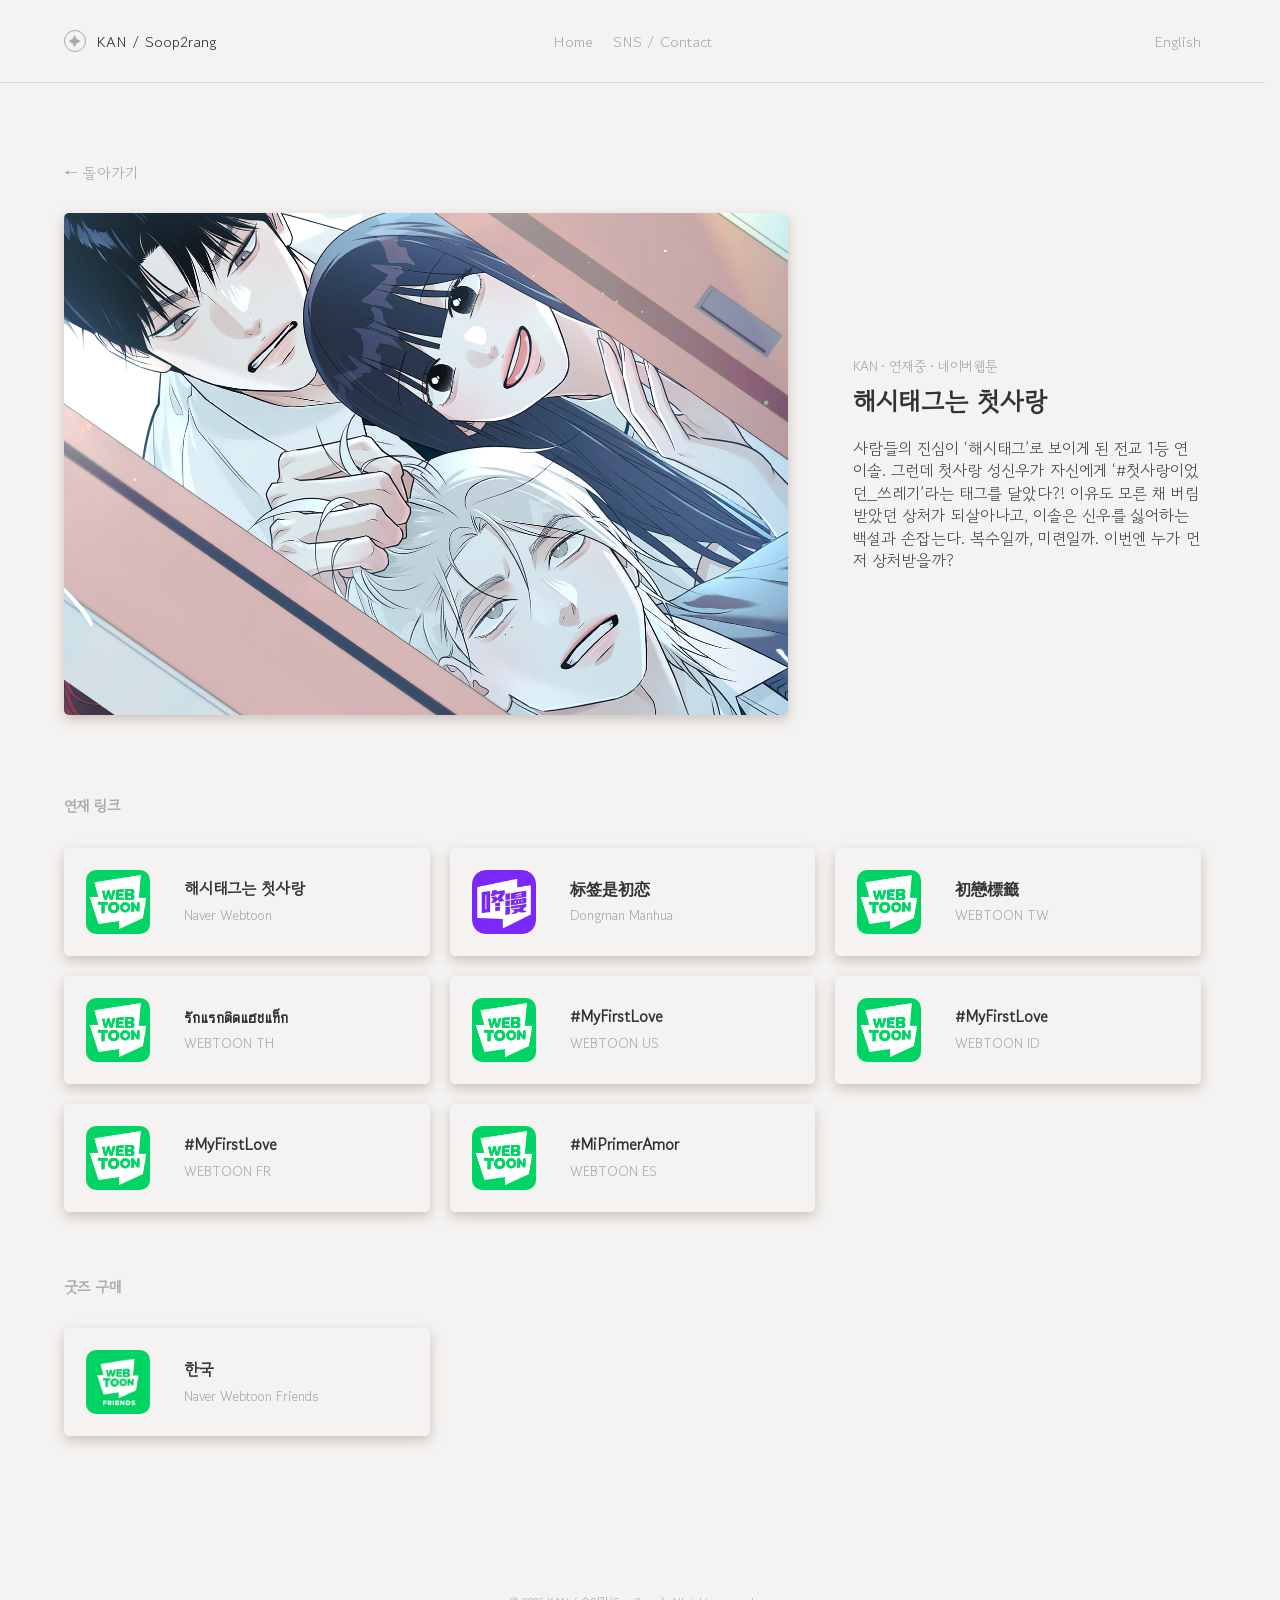
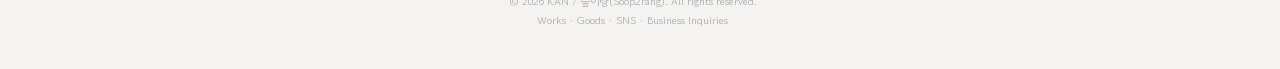
==== comic.html @ 8d3156c5 "Add files via upload version 1.0.0 release" ====
﻿<!doctype html>
<html lang="ko">
<head>
  <meta charset="utf-8">
  <meta name="viewport" content="width=device-width, initial-scale=1">
  <title>Comic | KAN / Soop2rang Official Links</title>
  <meta name="description" content="KAN과 숲이랑(Soop2rang)의 만화 연재 링크, SNS, 연락처를 모아 보여주는 작가 허브 사이트">
  <style>
    @font-face {
      font-family: "Gowun Dodum";
      src: url("assets/fonts/GowunDodum-Regular.ttf") format("truetype");
      font-weight: 400;
      font-style: normal;
      font-display: swap;
    }

    :root {
      color-scheme: light;
      --ink: #171717;
      --muted: #66615d;
      --line: #ded8d0;
      --paper: #fffaf1;
      --panel: #ffffff;
      --red: #d94a3a;
      --teal: #0f9189;
      --blue: #3157a4;
      --gold: #d99d24;
      --shadow: 0 20px 55px rgba(38, 31, 25, .13);
      font-family: "Gowun Dodum", sans-serif;
    }

    * {
      box-sizing: border-box;
    }

    body {
      margin: 0;
      background:
        linear-gradient(90deg, rgba(23, 23, 23, .045) 1px, transparent 1px) 0 0 / 36px 36px,
        linear-gradient(rgba(23, 23, 23, .035) 1px, transparent 1px) 0 0 / 36px 36px,
        var(--paper);
      color: var(--ink);
    }

    a {
      color: inherit;
      text-decoration: none;
    }

    button,
    input {
      font: inherit;
    }

    .shell {
      min-height: 100vh;
    }

    .topbar {
      position: sticky;
      top: 0;
      z-index: 10;
      display: flex;
      align-items: center;
      justify-content: space-between;
      gap: 18px;
      padding: 14px clamp(18px, 4vw, 56px);
      border-bottom: 1px solid var(--line);
      background: rgba(255, 250, 241, .9);
      backdrop-filter: blur(14px);
    }

    .brand {
      display: flex;
      align-items: center;
      gap: 10px;
      min-width: 160px;
      font-weight: 900;
      letter-spacing: 0;
    }

    .brand-mark {
      display: grid;
      width: 34px;
      height: 34px;
      place-items: center;
      border: 2px solid var(--ink);
      border-radius: 6px;
      background: var(--red);
      color: #fff;
      box-shadow: 3px 3px 0 var(--ink);
      font-size: 19px;
      line-height: 1;
    }

    .nav {
      display: flex;
      flex-wrap: wrap;
      justify-content: flex-end;
      gap: 8px;
    }

    .nav a,
    .link-button,
    .filter-button {
      min-height: 40px;
      border: 1px solid var(--ink);
      border-radius: 6px;
      background: #fff;
      box-shadow: 2px 2px 0 var(--ink);
      color: var(--ink);
      cursor: pointer;
      font-weight: 800;
      transition: transform .16s ease, box-shadow .16s ease, background .16s ease;
    }

    .nav a {
      display: inline-flex;
      align-items: center;
      padding: 0 12px;
      font-size: 14px;
    }

    .nav a:hover,
    .link-button:hover,
    .filter-button:hover {
      transform: translate(-1px, -1px);
      box-shadow: 3px 3px 0 var(--ink);
      background: #fff2cf;
    }

    .hero {
      display: grid;
      grid-template-columns: minmax(0, 1.05fr) minmax(320px, .95fr);
      gap: clamp(26px, 5vw, 70px);
      align-items: center;
      min-height: calc(100vh - 72px);
      padding: clamp(32px, 6vw, 74px) clamp(18px, 4vw, 56px) 42px;
    }

    .hero h1 {
      max-width: 850px;
      margin: 0;
      font-size: clamp(42px, 8vw, 96px);
      line-height: .98;
      letter-spacing: 0;
    }

    .hero p {
      max-width: 680px;
      margin: 22px 0 0;
      color: #3a3631;
      font-size: clamp(17px, 2.1vw, 22px);
      line-height: 1.65;
      word-break: keep-all;
    }

    .hero-actions {
      display: flex;
      flex-wrap: wrap;
      gap: 12px;
      margin-top: 28px;
    }

    .hero-art {
      position: relative;
      display: grid;
      grid-template-columns: 1fr 1fr;
      grid-template-rows: 1fr 1fr;
      gap: 14px;
      min-height: min(62vh, 600px);
    }

    .comic-panel {
      position: relative;
      overflow: hidden;
      min-height: 190px;
      border: 3px solid var(--ink);
      border-radius: 6px;
      background: #fff;
      box-shadow: 7px 7px 0 var(--ink);
    }

    .comic-panel::before,
    .comic-panel::after {
      position: absolute;
      content: "";
      inset: auto;
      border: 3px solid var(--ink);
    }

    .panel-one {
      background:
        radial-gradient(circle at 74% 24%, #fff 0 9%, transparent 10%),
        repeating-linear-gradient(135deg, rgba(255,255,255,.42) 0 8px, transparent 8px 18px),
        #f36b53;
    }

    .panel-one::before {
      width: 56%;
      height: 42%;
      left: 13%;
      bottom: 16%;
      border-radius: 50% 50% 44% 40%;
      background: #fff7db;
      transform: rotate(-10deg);
    }

    .panel-one::after {
      width: 70px;
      height: 70px;
      right: 18%;
      bottom: 20%;
      border-radius: 50%;
      background: var(--gold);
    }

    .panel-two {
      background:
        linear-gradient(135deg, transparent 0 46%, rgba(255,255,255,.52) 47% 51%, transparent 52%),
        #38a6a0;
    }

    .panel-two::before {
      width: 115px;
      height: 115px;
      right: 13%;
      top: 17%;
      border-radius: 6px;
      background: #fff;
      transform: rotate(12deg);
    }

    .panel-two::after {
      width: 48%;
      height: 14px;
      left: 13%;
      bottom: 20%;
      border-width: 2px;
      border-radius: 999px;
      background: var(--ink);
      box-shadow: 0 -28px 0 var(--ink), 0 -56px 0 var(--ink);
    }

    .panel-three {
      background:
        radial-gradient(circle at 50% 50%, #fff 0 4px, transparent 5px) 0 0 / 25px 25px,
        #f2c45a;
    }

    .panel-three::before {
      width: 130px;
      height: 88px;
      left: 14%;
      top: 20%;
      border-radius: 50%;
      background: #fff;
    }

    .panel-three::after {
      width: 42%;
      height: 42%;
      right: 10%;
      bottom: 8%;
      border-radius: 6px;
      background: #2f58a7;
      transform: rotate(-8deg);
    }

    .panel-four {
      background:
        repeating-linear-gradient(90deg, rgba(255,255,255,.35) 0 12px, transparent 12px 24px),
        #394b75;
    }

    .panel-four::before {
      width: 65%;
      height: 70%;
      left: 18%;
      top: 15%;
      border-radius: 6px 6px 50% 50%;
      background: #fff9e8;
    }

    .panel-four::after {
      width: 34%;
      height: 18%;
      right: 11%;
      top: 18%;
      border-radius: 50%;
      background: #ef5a4a;
    }

    .section {
      padding: 70px clamp(18px, 4vw, 56px);
      border-top: 1px solid var(--line);
    }

    .section-header {
      display: flex;
      align-items: end;
      justify-content: space-between;
      gap: 18px;
      margin-bottom: 22px;
    }

    .section h2 {
      margin: 0;
      font-size: clamp(28px, 4vw, 48px);
      letter-spacing: 0;
    }

    .section-note {
      max-width: 520px;
      margin: 0;
      color: var(--muted);
      line-height: 1.6;
      word-break: keep-all;
    }

    .filters {
      display: flex;
      flex-wrap: wrap;
      gap: 10px;
      margin: 0 0 26px;
    }

    .filter-button {
      padding: 0 14px;
    }

    .filter-button[aria-pressed="true"] {
      background: var(--ink);
      color: #fff;
      box-shadow: 2px 2px 0 var(--red);
    }

    .works-grid {
      display: grid;
      grid-template-columns: repeat(3, minmax(0, 1fr));
      gap: 18px;
    }

    .work-card,
    .alias-card,
    .contact-strip {
      border: 2px solid var(--ink);
      border-radius: 8px;
      background: var(--panel);
      box-shadow: var(--shadow);
    }

    .work-card {
      overflow: hidden;
      display: grid;
      grid-template-rows: 230px auto;
      min-width: 0;
    }

    .cover {
      position: relative;
      display: grid;
      align-items: center;
      justify-items: center;
      min-height: 230px;
      padding: 16px;
      border-bottom: 2px solid var(--ink);
      background: var(--cover-bg);
      color: #fff;
      isolation: isolate;
    }

    .cover::before {
      position: absolute;
      content: "";
      inset: 0;
      z-index: -1;
      background:
        radial-gradient(circle at 14% 20%, rgba(255,255,255,.65) 0 7%, transparent 8%),
        repeating-linear-gradient(135deg, rgba(255,255,255,.18) 0 8px, transparent 8px 19px);
    }

    .cover strong {
      width: min-content;
      min-width: 62%;
      padding: 8px 10px;
      border: 2px solid var(--ink);
      border-radius: 6px;
      background: #fffaf1;
      color: var(--ink);
      box-shadow: 3px 3px 0 var(--ink);
      font-size: 24px;
      line-height: 1.12;
      word-break: keep-all;
    }

    .cover-image {
      display: block;
      width: 100%;
      height: auto;
      max-height: 100%;
      object-fit: contain;
    }

    .work-title {
      margin: 0;
      color: var(--accent);
      font-family: "Gowun Dodum", sans-serif;
      font-size: clamp(32px, 4vw, 52px);
      font-weight: 300;
      line-height: 1;
      letter-spacing: 0;
      word-break: keep-all;
    }

    .work-body {
      display: grid;
      gap: 14px;
      padding: 18px;
    }

    .meta {
      display: flex;
      flex-wrap: wrap;
      gap: 8px;
      color: var(--muted);
      font-size: 14px;
      font-weight: 800;
    }

    .work-body p {
      min-height: 76px;
      margin: 0;
      color: #393530;
      line-height: 1.55;
      word-break: keep-all;
    }

    .links {
      display: flex;
      flex-wrap: wrap;
      gap: 9px;
    }

    .link-button {
      display: inline-flex;
      align-items: center;
      justify-content: center;
      gap: 7px;
      padding: 0 12px;
      white-space: nowrap;
    }

    .link-button svg {
      width: 17px;
      height: 17px;
      stroke-width: 2.4;
      flex: 0 0 auto;
    }

    .link-button[aria-disabled="true"] {
      opacity: .55;
      cursor: not-allowed;
      pointer-events: none;
    }

    .reader-panel {
      margin-top: 24px;
      border: 2px solid var(--ink);
      border-radius: 8px;
      background: #fff;
      box-shadow: 8px 8px 0 var(--teal);
      overflow: hidden;
    }

    .reader-panel[hidden] {
      display: none;
    }

    .reader-head {
      display: grid;
      grid-template-columns: minmax(0, 1fr) auto;
      gap: 16px;
      align-items: start;
      padding: 20px;
      border-bottom: 2px solid var(--ink);
      background: #fff2cf;
    }

    .reader-head h3 {
      margin: 0;
      font-size: clamp(24px, 3vw, 34px);
      letter-spacing: 0;
    }

    .reader-head p {
      margin: 6px 0 0;
      color: #4a433c;
      line-height: 1.55;
      word-break: keep-all;
    }

    .reader-close {
      display: grid;
      width: 40px;
      height: 40px;
      place-items: center;
      border: 1px solid var(--ink);
      border-radius: 6px;
      background: #fff;
      box-shadow: 2px 2px 0 var(--ink);
      cursor: pointer;
      font-size: 22px;
      font-weight: 900;
      line-height: 1;
    }

    .reader-links {
      display: grid;
      grid-template-columns: repeat(4, minmax(0, 1fr));
      gap: 12px;
      padding: 18px;
    }

    .region-link {
      display: grid;
      gap: 5px;
      min-height: 92px;
      padding: 14px;
      border: 1px solid var(--ink);
      border-radius: 7px;
      background: #fff;
      box-shadow: 3px 3px 0 var(--ink);
      transition: transform .16s ease, box-shadow .16s ease, background .16s ease;
    }

    .region-link:hover {
      transform: translate(-1px, -1px);
      box-shadow: 4px 4px 0 var(--ink);
      background: #f7fff9;
    }

    .region-link strong {
      font-size: 16px;
      line-height: 1.3;
      word-break: keep-all;
    }

    .region-link span {
      color: var(--muted);
      font-size: 13px;
      font-weight: 800;
      line-height: 1.35;
      word-break: keep-all;
    }

    .aliases-grid {
      display: grid;
      grid-template-columns: repeat(3, minmax(0, 1fr));
      gap: 18px;
    }

    .alias-card {
      display: grid;
      gap: 14px;
      padding: 20px;
    }

    .alias-head {
      display: block;
    }

    .alias-card h3 {
      margin: 0;
      font-size: 23px;
    }

    .alias-card p {
      margin: 3px 0 0;
      color: var(--muted);
      line-height: 1.5;
      word-break: keep-all;
    }

    .contact-strip {
      display: grid;
      grid-template-columns: minmax(0, 1fr);
      gap: 16px;
      align-items: start;
      padding: clamp(22px, 4vw, 34px);
      background: #171717;
      color: #fff;
      box-shadow: 8px 8px 0 var(--red);
    }

    .contact-strip h2 {
      color: #fff;
    }

    .contact-strip p {
      max-width: 1120px;
      margin: 8px 0 0;
      color: #eee4d7;
      line-height: 1.55;
      word-break: keep-all;
    }

    .contact-strip .link-button {
      width: fit-content;
      margin-top: 16px;
      border-color: #fff;
      background: #fff;
      box-shadow: 3px 3px 0 var(--gold);
    }

    .social-links {
      display: flex;
      flex-wrap: wrap;
      gap: 10px;
    }

    .social-button {
      display: inline-grid;
      width: 44px;
      height: 44px;
      place-items: center;
      border: 1px solid var(--ink);
      border-radius: 6px;
      background: #fff;
      box-shadow: 2px 2px 0 var(--ink);
      color: var(--ink);
      transition: transform .16s ease, box-shadow .16s ease, background .16s ease;
    }

    .social-button:hover {
      transform: translate(-1px, -1px);
      box-shadow: 3px 3px 0 var(--ink);
      background: #fff2cf;
    }

    .social-button svg {
      width: 22px;
      height: 22px;
      fill: none;
      stroke: currentColor;
      stroke-width: 2;
      stroke-linecap: round;
      stroke-linejoin: round;
    }

    .social-button .filled {
      fill: currentColor;
      stroke: none;
    }

    .empty {
      display: none;
      padding: 22px;
      border: 2px dashed var(--muted);
      border-radius: 8px;
      background: rgba(255,255,255,.55);
      color: var(--muted);
      font-weight: 800;
    }

    .footer {
      padding: 26px clamp(18px, 4vw, 56px) 42px;
      color: var(--muted);
    }

    @media (max-width: 980px) {
      .hero,
      .contact-strip {
        grid-template-columns: 1fr;
      }

      .hero {
        min-height: auto;
      }

      .hero-art {
        min-height: 520px;
      }

      .works-grid,
      .aliases-grid,
      .reader-links {
        grid-template-columns: repeat(2, minmax(0, 1fr));
      }

      .section-header {
        align-items: start;
        flex-direction: column;
      }
    }

    @media (max-width: 660px) {
      .topbar {
        align-items: flex-start;
        flex-direction: column;
      }

      .nav {
        justify-content: flex-start;
      }

      .hero-art {
        grid-template-columns: 1fr 1fr;
        min-height: 420px;
        gap: 10px;
      }

      .comic-panel {
        min-height: 160px;
        box-shadow: 4px 4px 0 var(--ink);
      }

      .works-grid,
      .aliases-grid,
      .reader-links {
        grid-template-columns: 1fr;
      }

      .reader-head {
        grid-template-columns: 1fr;
      }

      .work-card {
        grid-template-rows: 210px auto;
      }

      .cover {
        min-height: 210px;
      }

      .links,
      .hero-actions {
        align-items: stretch;
        flex-direction: column;
      }

      .link-button {
        width: 100%;
      }
    }

    /* Drive Capital style reference adaptation */
    :root {
      --ink: #000000;
      --muted: #000000;
      --line: #e2e8f0;
      --paper: #fff8f1;
      --panel: #fff8f1;
      --red: #006eff;
      --teal: #006eff;
      --blue: #006eff;
      --gold: #006eff;
      --shadow: none;
      --accent: #006eff;
      font-family: "Gowun Dodum", sans-serif;
    }

    body {
      background: var(--paper);
      color: var(--ink);
      font-weight: 300;
      letter-spacing: 0;
      font-feature-settings: "clig", "liga";
    }

    .topbar {
      position: sticky;
      padding: 22px clamp(24px, 7.5vw, 144px);
      border-top: 1.5px solid var(--line);
      border-bottom: 1.5px solid var(--line);
      background: rgba(255, 248, 241, .96);
      backdrop-filter: blur(10px);
    }

    .brand {
      gap: 14px;
      min-width: auto;
      color: var(--accent);
      font-size: 16px;
      font-weight: 300;
      text-transform: uppercase;
    }

    .brand-mark {
      width: 34px;
      height: 34px;
      border: 1.5px solid var(--accent);
      border-radius: 60px;
      background: transparent;
      box-shadow: none;
      color: var(--accent);
      font-size: 17px;
    }

    .nav {
      gap: clamp(18px, 4vw, 52px);
    }

    .nav a,
    .filter-button,
    .link-button {
      min-height: 48px;
      border: 1.5px solid var(--accent);
      border-radius: 60px;
      background: transparent;
      box-shadow: none;
      color: var(--accent);
      font-size: 16px;
      font-weight: 300;
      text-transform: uppercase;
      letter-spacing: 0;
    }

    .nav a {
      min-height: auto;
      padding: 0;
      border: 0;
      border-radius: 0;
      color: var(--accent);
    }

    .nav a:hover,
    .filter-button:hover,
    .link-button:hover,
    .social-button:hover,
    .region-link:hover,
    .reader-close:hover {
      transform: none;
      box-shadow: none;
      background: transparent;
      color: var(--ink);
      border-color: var(--ink);
    }

    .hero {
      grid-template-columns: 1fr;
      min-height: auto;
      padding: clamp(96px, 12vw, 150px) clamp(24px, 7.5vw, 144px);
      border-bottom: 1.5px solid var(--line);
      text-align: center;
    }

    .hero h1 {
      max-width: 1200px;
      margin: 0 auto;
      color: var(--accent);
      font-family: "Gowun Dodum", sans-serif;
      font-size: clamp(64px, 12vw, 120px);
      font-weight: 300;
      line-height: .95;
      letter-spacing: 0;
    }

    .hero p {
      max-width: 600px;
      margin: 29px auto 0;
      color: var(--ink);
      font-size: 21px;
      font-weight: 400;
      line-height: 1.5;
      letter-spacing: 0;
    }

    .hero-actions {
      justify-content: center;
      gap: 20px;
      margin-top: 43px;
    }

    .hero-actions .link-button,
    .work-body .link-button,
    .contact-strip .link-button {
      padding: 14px 43px;
    }

    .hero-art {
      display: none;
    }

    .section {
      padding: clamp(96px, 12vw, 150px) clamp(24px, 7.5vw, 144px);
      border-top: 0;
      border-bottom: 1.5px solid var(--line);
    }

    .section-header {
      display: grid;
      justify-items: center;
      gap: 29px;
      margin-bottom: 43px;
      text-align: center;
    }

    .section h2,
    .contact-strip h2 {
      color: var(--accent);
      font-family: "Gowun Dodum", sans-serif;
      font-size: clamp(56px, 8vw, 77px);
      font-weight: 300;
      line-height: .95;
      letter-spacing: 0;
    }

    .section-note,
    .contact-strip p,
    .work-body p,
    .alias-card p,
    .reader-head p,
    .region-link span {
      color: var(--ink);
      font-size: 18px;
      font-weight: 400;
      line-height: 1.5;
      letter-spacing: 0;
    }

    .section-note,
    .contact-strip p {
      max-width: 600px;
    }

    .filters {
      justify-content: center;
      gap: 11px;
      margin-bottom: 43px;
    }

    .filter-button {
      padding: 0 30px;
    }

    .filter-button[aria-pressed="true"] {
      background: transparent;
      color: var(--ink);
      border-color: var(--ink);
      box-shadow: none;
    }

    .works-grid,
    .aliases-grid {
      grid-template-columns: 1fr;
      max-width: 1200px;
      margin: 0 auto;
      gap: 20px;
    }

    .work-card,
    .alias-card,
    .contact-strip,
    .reader-panel {
      border: 1.5px solid var(--line);
      border-radius: 0;
      background: var(--paper);
      box-shadow: none;
    }

    .work-card {
      grid-template-columns: minmax(220px, 34%) minmax(0, 1fr);
      grid-template-rows: auto;
      min-height: 260px;
    }

    .cover {
      min-height: 260px;
      padding: 14px;
      border-right: 1.5px solid var(--line);
      border-bottom: 0;
      background: var(--paper) !important;
      color: var(--accent);
    }

    .cover::before,
    .cover::after {
      display: none;
    }

    .cover strong {
      display: none;
      width: auto;
      min-width: 0;
      padding: 0;
      border: 0;
      border-radius: 0;
      background: transparent;
      box-shadow: none;
      color: var(--accent);
      font-family: "Gowun Dodum", sans-serif;
      font-size: clamp(38px, 5vw, 62px);
      font-weight: 300;
      line-height: 1;
      letter-spacing: 0;
    }

    .cover-image {
      max-height: 332px;
    }

    .work-body,
    .alias-card {
      gap: 20px;
      padding: clamp(24px, 4vw, 43px);
    }

    .meta {
      color: var(--accent);
      font-size: 16px;
      font-weight: 300;
      text-transform: uppercase;
      letter-spacing: 0;
    }

    .links,
    .social-links {
      gap: 11px;
    }

    .link-button[aria-disabled="true"] {
      color: var(--line);
      border-color: var(--line);
      opacity: 1;
    }

    .reader-panel {
      max-width: 1200px;
      margin: 43px auto 0;
      overflow: hidden;
    }

    .reader-head {
      padding: 30px 43px;
      border-bottom: 1.5px solid var(--line);
      background: var(--paper);
    }

    .reader-head h3,
    .alias-card h3 {
      color: var(--accent);
      font-size: clamp(28px, 4vw, 38px);
      font-weight: 300;
      line-height: 1.2;
      letter-spacing: 0;
    }

    .reader-close {
      border: 1.5px solid var(--accent);
      border-radius: 60px;
      background: transparent;
      box-shadow: none;
      color: var(--accent);
      font-weight: 300;
    }

    .reader-links {
      grid-template-columns: repeat(2, minmax(0, 1fr));
      gap: 0;
      padding: 0;
    }

    .region-link {
      min-height: 130px;
      padding: 29px;
      border: 0;
      border-right: 1.5px solid var(--line);
      border-bottom: 1.5px solid var(--line);
      border-radius: 0;
      background: var(--paper);
      box-shadow: none;
    }

    .region-link:nth-child(2n) {
      border-right: 0;
    }

    .region-link strong {
      color: var(--accent);
      font-size: 28px;
      font-weight: 300;
      line-height: 1.2;
      letter-spacing: 0;
    }

    .alias-card {
      max-width: 780px;
      margin: 0 auto;
      text-align: center;
    }

    .social-links {
      justify-content: center;
    }

    .social-button {
      width: 52px;
      height: 52px;
      border: 1.5px solid var(--accent);
      border-radius: 60px;
      background: transparent;
      box-shadow: none;
      color: var(--accent);
    }

    .social-button svg {
      width: 22px;
      height: 22px;
    }

    .contact-strip {
      max-width: 1200px;
      margin: 0 auto;
      padding: clamp(34px, 6vw, 80px);
      color: var(--ink);
      text-align: center;
    }

    .contact-strip .link-button {
      margin: 29px auto 0;
      border-color: var(--accent);
      background: transparent;
      box-shadow: none;
      color: var(--accent);
      text-transform: none;
    }

    .footer {
      padding: 43px clamp(24px, 7.5vw, 144px);
      color: var(--accent);
      font-size: 16px;
      font-weight: 300;
      text-align: center;
    }

    @media (max-width: 860px) {
      .work-card {
        grid-template-columns: 1fr;
      }

      .cover {
        border-right: 0;
        border-bottom: 1.5px solid var(--line);
      }

      .reader-links {
        grid-template-columns: 1fr;
      }

      .region-link,
      .region-link:nth-child(2n) {
        border-right: 0;
      }
    }

    @media (max-width: 660px) {
      .topbar {
        padding: 20px 24px;
      }

      .nav {
        gap: 18px;
      }

      .hero h1 {
        font-size: clamp(54px, 17vw, 78px);
      }

      .section h2,
      .contact-strip h2 {
        font-size: clamp(48px, 14vw, 68px);
      }

      .link-button {
        width: fit-content;
      }

      .hero-actions .link-button,
      .work-body .link-button,
      .contact-strip .link-button {
        width: 100%;
        justify-content: center;
      }
    }

    body.page-comic .hero,
    body.page-comic #aliases,
    body.page-comic #contact {
      display: none;
    }

    body.page-comic #works {
      border-top: 0;
    }
  </style>
  <link rel="stylesheet" href="assets/brisbane-theme.css">
</head>
<body class="page-comic">
  <div class="shell">
    <header class="topbar">
      <a class="brand" href="index.html" aria-label="홈으로">
        <span class="brand-mark">✦</span>
        <span>KAN / Soop2rang</span>
      </a>
      <nav class="nav" aria-label="주요 메뉴">
        <a href="index.html">Home</a>
        <a href="#" data-contact-modal>SNS / Contact</a>
      </nav>
      <button class="lang-toggle" type="button" data-lang-toggle aria-label="Switch language">English</button>
    </header>

    <main id="top">
      <section class="section" id="works" aria-label="작품 상세"></section>
    </main>

    <footer class="footer">
      <small>© 2026 KAN / 숲이랑(Soop2rang). All rights reserved. <br>Works · Goods · SNS · Business Inquiries</small>
    </footer>
  </div>

  <script src="assets/contact-modal.js"></script>
  <script>
    const works = [
      {
        id: "my-first-love",
        title: "해시태그는 첫사랑",
        alias: "KAN",
        status: "연재중",
        group: "KAN",
        categories: ["장편", "연재중"],
        platform: "네이버웹툰",
        description: "사람들의 진심이 ‘해시태그’로 보이게 된 전교 1등 연이솔. 그런데 첫사랑 성신우가 자신에게 ‘#첫사랑이었던_쓰레기’라는 태그를 달았다?! 이유도 모른 채 버림받았던 상처가 되살아나고, 이솔은 신우를 싫어하는 백설과 손잡는다. 복수일까, 미련일까. 이번엔 누가 먼저 상처받을까?",
        banner: "assets/my-first-love-banner.jpg",
        merchLinks: [
          { label: "한국", country: "한국", platform: "네이버웹툰프렌즈", url: "https://brand.naver.com/webtoonfriends/search?q=%ED%95%B4%EC%8B%9C%ED%83%9C%EA%B7%B8%EB%8A%94%20%EC%B2%AB%EC%82%AC%EB%9E%91" }
        ],
        cover: "linear-gradient(135deg, #d94a3a, #f2c45a)",
        readLinks: [
          { label: "해시태그는 첫사랑", country: "한국", platform: "네이버웹툰", url: "https://comic.naver.com/webtoon/list?titleId=844730" },
          { label: "标签是初恋", country: "중국", platform: "동만만화", url: "https://www.dongmanmanhua.cn/LOVE/biaoqianshichulian/list?title_no=2873" },
          { label: "初戀標籤", country: "대만", platform: "WEBTOON", url: "https://www.webtoons.com/zh-hant/romance/myfirstlove/list?title_no=9483" },
          { label: "รักแรกติดแฮชแท็ก", country: "태국", platform: "WEBTOON", url: "https://www.webtoons.com/th/romance/myfirstlove/list?title_no=10316" },
          { label: "#MyFirstLove", country: "미국", platform: "WEBTOON", url: "https://www.webtoons.com/en/romance/myfirstlove/list?title_no=10058" },
          { label: "#MyFirstLove", country: "인도네시아", platform: "WEBTOON", url: "https://www.webtoons.com/id/romance/myfirstlove/list?title_no=9523" },
          { label: "#MyFirstLove", country: "프랑스", platform: "WEBTOON", url: "https://www.webtoons.com/fr/romance/myfirstlove/list?title_no=10045&webtoon-platform-redirect=true" },
          { label: "#MiPrimerAmor", country: "스페인", platform: "WEBTOON", url: "https://www.webtoons.com/es/romance/myfirstlove/list?title_no=10240&webtoon-platform-redirect=true" }
        ]
      },
      {
        id: "emperor-hunt",
        title: "황제사냥",
        alias: "KAN",
        status: "완결",
        group: "KAN",
        categories: ["장편", "완결"],
        platform: "네이버웹툰",
        description: "지구 멸망 후 홀로 이세계로 떨어진 불멸자 '윤슬'. 모든 일의 원흉인 황제를 사냥한다!여리여리한 외모는 페이크, 일단 주먹부터 나가고 보는 그녀의 심장이 뜨거워지는 액션판타지!",
        banner: "assets/emperor-hunt-banner.jpg",
        merchLinks: [],
        cover: "linear-gradient(135deg, #3157a4, #171717)",
        readLinks: [
          { label: "황제사냥", country: "한국", platform: "네이버웹툰", url: "https://comic.naver.com/webtoon/list?titleId=800304" },
          { label: "猎杀最强者", country: "중국", platform: "동만만화", url: "https://www.dongmanmanhua.cn/FANTASY/lieshazuiqiangzhe/list?title_no=2292&page=1" },
          { label: "皇帝狩り", country: "일본", platform: "야후", url: "https://ebookjapan.yahoo.co.jp/stories/136728/" },
          { label: "皇帝狩り", country: "일본", platform: "LINE Manga", url: "https://manga.line.me/product/periodic?id=Z0002720" },
          { label: "Emperor Hunt", country: "미국", platform: "WEBTOON", url: "https://www.webtoons.com/en/fantasy/emperor-hunt/list?title_no=5267" }
        ]
      },
      {
        id: "summer-nights-dream",
        title: "한여름, 밤의 꿈",
        alias: "김수박 & KAN",
        status: "완결",
        group: "KAN",
        categories: ["장편", "완결"],
        platform: "네이버웹툰",
        description: "한서고등학교의 전설, 큐피트의 연못! 연못 앞에서 짝사랑 이름을 외치면 꿈에서 만나 사랑에 빠진다?! 타인의 꿈을 넘나들며 서로의 꿈을 이어줄 수 있는 '한여름'. 여름은 교생 실습생이 되어 자신의 모교인 한서고등학교로 향하고 그곳에서 자신의 첫사랑 '하진'과 모두의 짝사랑남 '시우'를 만나게 되는데… 꿈에서 시작되는 그들의 청춘 로맨스!",
        banner: "assets/summer-nights-dream-banner.jpg",
        merchLinks: [],
        cover: "linear-gradient(135deg, #0f9189, #3157a4)",
        readLinks: [
          { label: "한여름, 밤의 꿈", country: "한국", platform: "네이버웹툰", url: "https://comic.naver.com/webtoon/list?titleId=784822" },
          { label: "仲夏，夜之梦", country: "중국", platform: "동만만화", url: "https://www.dongmanmanhua.cn/CAMPUS/zhongxiayezhimeng/list?title_no=1752" },
          { label: "ความฝันคืนฤดูร้อน", country: "태국", platform: "WEBTOON", url: "https://www.webtoons.com/th/romance/a-summer-nights-dream/list?title_no=5400" },
          { label: "真夏、夜の夢", country: "일본", platform: "야후", url: "https://ebookjapan.yahoo.co.jp/stories/136156/" },
          { label: "真夏、夜の夢", country: "일본", platform: "LINE Manga", url: "https://manga.line.me/product/periodic?id=Z0001274" },
          { label: "A Summer Night's Dream", country: "미국", platform: "WEBTOON", url: "https://www.webtoons.com/en/romance/a-summer-nights-dream/list?title_no=2956" },
          { label: "A Summer Night's Dream", country: "인도네시아", platform: "WEBTOON", url: "https://www.webtoons.com/id/romance/a-summer-nights-dream/list?title_no=3223" }
        ]
      },
      {
        id: "red-thread-quest",
        title: "홍실퀘스트",
        alias: "숲이랑",
        status: "연재중",
        group: "숲이랑",
        categories: ["장편", "연재중"],
        platform: "봄툰 / 레진",
        description: "중학생 시절 짝사랑했던 선배 기훈을 우연히 대학에서 다시 만난 법학과 신입생 이연. 기훈의 제안으로 함께 떠난 여행에서 두 사람은 '홍실 퀘스트'라는 기묘한 미션을 받게 된다. '홍실 퀘스트 제 1 라운드, 볼 뽀뽀 5회!' 운명의 상대에 대해 회의적이던 이연이 홍실의 전설에 휩싸이며, 두 사람의 관계는 예상치 못한 방향으로 흘러가게 되는데...!",
        banner: "assets/red-thread-quest-banner.jpg",
        merchLinks: [
          { label: "한국", country: "한국", platform: "J-MEE Shop", url: "https://j-meeshop.com/category/%ED%99%8D%EC%8B%A4%ED%80%98%EC%8A%A4%ED%8A%B8/296/" },
          { label: "Global", country: "글로벌", platform: "J-MEE Shop EN", url: "https://en.j-meeshop.com/category/red-thread-quest/296/" }
        ],
        cover: "linear-gradient(135deg, #d94a3a, #0f9189)",
        readLinks: [
          { label: "홍실퀘스트", country: "한국", platform: "봄툰", url: "https://www.bomtoon.com/detail/HQuest" },
          { label: "Red Thread Quest", country: "미국", platform: "Lezhin US", url: "https://www.lezhinus.com/en/comic/redthreadquest" },
          { label: "紅線挑戰", country: "대만", platform: "Bomtoon TW", url: "https://www.bomtoon.tw/detail/HQuest" },
          { label: "赤い糸クエスト", country: "일본", platform: "Beltoon", url: "https://www.beltoon.jp/detail/aquest" },
          { label: "เควสต์ด้ายแดง", country: "태국", platform: "Lezhin TH", url: "https://www.lezhinth.com/detail/HQuest" },
          { label: "La misión del hilo rojo", country: "스페인", platform: "Lezhin ES", url: "https://www.lezhin.es/detail/la-mision-del-hilo-rojo" },
          { label: "La quête du fil rouge", country: "프랑스", platform: "Lezhin FR", url: "https://www.lezhinfr.com/detail/bt_1111241" },
          { label: "Roter-Faden-Mission", country: "독일", platform: "Lezhin DE", url: "https://www.lezhinde.com/detail/dbd_00461" }
        ]
      },
      {
        id: "love-derailed",
        title: "짝사랑 궤도이탈",
        alias: "숲이랑",
        status: "완결",
        group: "숲이랑",
        categories: ["단편", "완결"],
        platform: "봄툰 / 레진",
        description: "10년째 건우 형을 짝사랑 중인 농구선수 이 안. 형에게 지금껏 마음을 숨기고 살았는데, 갑작스레 들려온 형의 이혼 소식에 다시 가슴이 설렌다! 게다가 형 회사 홍보모델까지 맡아달라고? 어떻게 온 기회인데, 들이대야지...!  “욕구불만이라 농구에 집중이 안 되는데... 한 번만 도와주시면 안 돼요?”",
        banner: "assets/love-derailed-banner.jpg",
        merchLinks: [
          { label: "한국", country: "한국", platform: "J-MEE Shop", url: "https://j-meeshop.com/category/%ED%99%8D%EC%8B%A4%ED%80%98%EC%8A%A4%ED%8A%B8/296/" },
          { label: "Global", country: "글로벌", platform: "J-MEE Shop EN", url: "https://en.j-meeshop.com/category/love-derailed/426/" }
        ],
        cover: "linear-gradient(135deg, #f2c45a, #d94a3a)",
        readLinks: [
          { label: "짝사랑 궤도이탈", country: "한국", platform: "봄툰", url: "https://www.bomtoon.com/comic/ep_list/crush___S2" },
          { label: "짝사랑 궤도이탈", country: "한국", platform: "레진", url: "https://www.lezhin.com/ko/comic/off_the_rails" },
          { label: "軌道を外わた片思い", country: "일본", platform: "Beltoon", url: "https://www.beltoon.jp/detail/crush___S2" },
          { label: "軌道を外れた片思い", country: "일본", platform: "Lezhin JP", url: "https://www.lezhin.jp/ja/comic/crush___s2" },
          { label: "Love Derailed", country: "미국", platform: "Lezhin US", url: "https://www.lezhinus.com/en/comic/love_derailed" },
          { label: "脫軌的單戀", country: "대만", platform: "Bomtoon TW", url: "https://www.bomtoon.tw/detail/crush___S2" },
          { label: "โคจรมาพบรัก", country: "태국", platform: "Lezhin TH", url: "https://www.boomtoon.com/detail/off_the_track" },
          { label: "Hors de l'orbite", country: "프랑스", platform: "Lezhin FR", url: "https://www.lezhinfr.com/detail/bt_1111192" }
        ]
      },
      {
        id: "black-haired-beasts-love",
        title: "검은 머리 짐승의 사랑",
        alias: "숲이랑 & MUJ0",
        status: "완결",
        group: "공동작업",
        categories: ["단편", "완결"],
        platform: "봄툰 / 레진",
        description: "검은 머리 짐승은 거두는 게 아니라 했던가, 어린 시절 자신을 돌봐 준 아저씨 희민에게 사랑을 품게 된 송 산은 성인이 되자 진심을 고백하며 거리를 두려 하지만, 예상 밖으로 희민은 그의 마음을 쉽게 받아들인다! “왜 이렇게 쉽게…?! 아저씨는 내 고백이 그렇게 쉬워?!” 어리숙한 검은 머리 짐승의 유쾌하고 따뜻한 사랑 이야기!",
        banner: "assets/black-haired-beasts-love-banner.jpg",
        merchLinks: [],
        cover: "linear-gradient(135deg, #171717, #3157a4)",
        readLinks: [
          { label: "검은 머리 짐승의 사랑", country: "한국", platform: "봄툰", url: "https://www.bomtoon.com/detail/blackluv" },
          { label: "黑髮野獸的愛戀", country: "대만", platform: "Bomtoon TW", url: "https://www.bomtoon.tw/detail/blackluv" },
          { label: "Black-haired Beast's Love", country: "미국", platform: "Lezhin US", url: "https://www.lezhinus.com/en/comic/beasts_love" },
          { label: "恩知らずな俺は、おじさんに恋をした", country: "일본", platform: "Beltoon", url: "https://www.beltoon.jp/detail/blackluv" },
          { label: "恩知らずな俺は、おじさんに恋をした", country: "일본", platform: "Lezhin JP", url: "https://www.lezhin.jp/ja/comic/blackluv" },
          { label: "อาครับ... รับรักผมหน่อย", country: "태국", platform: "Lezhin TH", url: "https://www.lezhinth.com/detail/blackluv" }
        ]
      }
    ];

    const workOrder = [
      "my-first-love",
      "red-thread-quest",
      "love-derailed",
      "emperor-hunt",
      "summer-nights-dream",
      "black-haired-beasts-love"
    ];

    works.sort((first, second) => workOrder.indexOf(first.id) - workOrder.indexOf(second.id));

    const platformNames = {
      "네이버웹툰": "Naver Webtoon",
      "네이버웹툰프렌즈": "Naver Webtoon Friends",
      "동만만화": "Dongman Manhua",
      "야후": "ebookjapan",
      "봄툰": "Bomtoon",
      "레진": "Lezhin"
    };

    let currentLang = localStorage.getItem("siteLang") || "ko";

    const translations = {
      ko: {
        back: "← 돌아가기",
        readLinks: "연재 링크",
        merchLinks: "굿즈 구매",
        goodsSoon: "굿즈 준비중",
        langToggle: "English"
      },
      en: {
        back: "← Back",
        readLinks: "Read Worldwide",
        merchLinks: "Buy Goods",
        goodsSoon: "Goods Soon",
        langToggle: "한국어"
      }
    };

    const localizedWorks = {
      "my-first-love": { en: "#MyFirstLove" },
      "red-thread-quest": { en: "Red Thread Quest" },
      "love-derailed": { en: "Love Derailed" },
      "emperor-hunt": { en: "Emperor Hunt" },
      "summer-nights-dream": { en: "A Summer Night's Dream" },
      "black-haired-beasts-love": { en: "Black-haired Beast's Love" }
    };

    const localizedDescriptions = {
      "my-first-love": { en: "Isol Yeon, the school’s top student and biggest outcast, gains the ability to see people’s true feelings about her through the Hashtag Lens, which she acquires after making the ten‑quintillionth wish. Through the lens, she discovers that Shinu Seong, her former middle‑school best friend she had a painful fallout with, has tagged her as “#my_first_love_and_trash.” Can Isol mend their broken relationship and overcome the pain of being betrayed by her first love?" },
      "red-thread-quest": { en: "As a first-year law student, Lee Yeon never expected to cross paths again with his middle school crush — the charming upperclassman Hong Kihoon. But a chance reunion on campus leads to an even more unexpected twist: a spontaneous trip, and a strange challenge known only as the Red Thread Quest. Red Thread Quest, Round 1: Five Kisses on the Cheek! Skeptical about soulmates and fate, Yeon finds himself drawn into the legend of the Red Thread of Fate — and as each round of the quest unfolds, his relationship with Kihoon begins to take an unpredictable turn. What started as a game might just lead them to something real…if the Red Thread Rock has anything to say about it." },
      "love-derailed": { en: "For years, basketball player Lee Ahn has kept his feelings for his older friend Geonu locked away. But when he hears the sudden news of Geonu’s divorce, his heart starts racing all over again. When Geonu reaches out to ask him to model for his company, Lee Ahn knows he has to take his shot.  “I'm too horny to focus on basketball... Could you help me out?”" },
      "emperor-hunt": { en: "Earth is destroyed, and the sole survivor is the immortal being Seul Yun. After losing the only person she ever cared about, she is set out to seek revenge on the one behind it all – the emperor Horson. However, Seul finds herself lost in a strange world called Hetra. There, she must learn to harness her new abilities and fight against a new type of evil. Will Seul be able to hunt down the emperor and carry out her revenge?" },
      "summer-nights-dream": { en: "Have you ever wondered if the person you like is dreaming about you? Teacher Yeoreum Han doesn’t have to guess -- she can make it happen, with her ability to walk into other people’s dreams. She can even link the dreams of two people together, and use this ability to play Cupid for her students. But her matchmaking goes awry when she enters the dream of Si-u Park -- a lucid dreamer, who realizes that Yeoreum is walking into his dream. Si-u and Yeoreum’s lives become intertwined after this incident, weaving a tangled web of love, friendship, and dreamers at Hanseo High." },
      "black-haired-beasts-love": { en: "San once found comfort in Heemin’s kindness. Years later, he confesses the love he has kept hidden, not to win Heemin over but to finally walk away with closure. To his surprise, Heemin accepts his feelings without hesitation. Struggling to trust something that feels too easy, San finds himself torn between doubt and longing. He yearns for a kind of love he has never learned how to receive. A tender and tangled love begins between a black-haired beast still learning how to be human, and the man who never turned him away." }
    };

    const localizedAliases = {
      "KAN": { en: "KAN" },
      "숲이랑": { en: "Soop2rang" },
      "숲이랑 & MUJ0": { en: "Soop2rang & MUJ0" }
    };

    const statusNames = {
      "연재중": { en: "Ongoing" },
      "완결": { en: "Completed" }
    };

    function text(key) {
      return translations[currentLang][key];
    }

    function setLanguage(lang, options = {}) {
      currentLang = lang;
      localStorage.setItem("siteLang", lang);
      document.documentElement.lang = lang === "ko" ? "ko" : "en";
      const toggle = document.querySelector("[data-lang-toggle]");
      if (toggle) toggle.textContent = translations[lang].langToggle;
      renderComicDetail();
      if (!options.silent) window.dispatchEvent(new CustomEvent("site-language-change"));
    }

    function workTitle(work) {
      return currentLang === "en" ? (localizedWorks[work.id]?.en || work.title) : work.title;
    }

    function workDescription(work) {
      return currentLang === "en" ? (localizedDescriptions[work.id]?.en || work.description) : work.description;
    }

    function aliasText(alias) {
      return currentLang === "en" ? (localizedAliases[alias]?.en || alias) : alias;
    }

    function statusText(status) {
      return currentLang === "en" ? (statusNames[status]?.en || status) : status;
    }

    function workPlatformText(work) {
      if (currentLang !== "en") return work.platform;
      return work.platform.split(" / ").map((item) => platformNames[item] || item).join(" / ");
    }

    function webtoonRegion(link) {
      const url = link?.url || "";
      if (url.includes("/en/")) return "US";
      if (url.includes("/fr/")) return "FR";
      if (url.includes("/es/")) return "ES";
      if (url.includes("/de/")) return "DE";
      if (url.includes("/id/")) return "ID";
      if (url.includes("/th/")) return "TH";
      if (url.includes("/zh-hant/")) return "TW";
      return "";
    }

    function platformText(platform, link) {
      if (platform === "WEBTOON") {
        const region = webtoonRegion(link);
        return region ? `WEBTOON ${region}` : "WEBTOON";
      }
      return platformNames[platform] || platform;
    }

    function displayLinkTitle(link, work) {
      return link.label;
    }

    const platformLogos = {
      "네이버웹툰": "assets/logos/naver-webtoon.png",
      "네이버웹툰프렌즈": "assets/logos/naver-webtoon-friends.png",
      "WEBTOON": "assets/logos/webtoon.png",
      "동만만화": "assets/logos/dongmanmanhua.png",
      "야후": "assets/logos/ebookjapan.png",
      "LINE Manga": "assets/logos/line-manga.png",
      "봄툰": "assets/logos/bomtoon.png",
      "Boomtoon": "assets/logos/bomtoon.png",
      "레진": "assets/logos/lezhin.png",
      "Beltoon": "assets/logos/beltoon.png",
      "J-MEE Shop": "assets/logos/j-mee-shop.png",
      "J-MEE Shop EN": "assets/logos/j-mee-shop.png"
    };

    function platformLogoSrc(platform) {
      if (platformLogos[platform]) return platformLogos[platform];
      if (platform.startsWith("Lezhin")) return platformLogos["레진"];
      if (platform.startsWith("Bomtoon")) return platformLogos["봄툰"];
      return "";
    }

    function platformLogoLabel(platform) {
      if (platform === "WEBTOON" || platform === "네이버웹툰") return "WEB";
      if (platform === "동만만화") return "DM";
      if (platform === "야후") return "e";
      if (platform.includes("라인")) return "LINE";
      if (platform.includes("Lezhin") || platform === "레진") return "L";
      if (platform.includes("Bomtoon") || platform === "봄툰") return "B";
      if (platform.includes("Beltoon")) return "BT";
      if (platform.includes("J-MEE")) return "J";
      return platform.slice(0, 2).toUpperCase();
    }

    function platformLogoSlot(link) {
      const src = platformLogoSrc(link.platform);
      const fallback = platformLogoLabel(link.platform);
      return `<span class="platform-logo-slot" aria-hidden="true">${src ? `<img src="${src}" alt="">` : fallback}</span>`;
    }

    document.addEventListener("click", (event) => {
      const langButton = event.target.closest("[data-lang-toggle]");
      if (langButton) setLanguage(currentLang === "ko" ? "en" : "ko");
    });

    window.addEventListener("site-language-change", () => {
      const next = localStorage.getItem("siteLang") || currentLang;
      if (next !== currentLang) setLanguage(next, { silent: true });
    });

    function renderComicDetail() {
      const params = new URLSearchParams(window.location.search);
      const workId = params.get("work") || works[0].id;
      const work = works.find((item) => item.id === workId) || works[0];
      const worksSection = document.querySelector("#works");

      document.title = `${workTitle(work)} | KAN / Soop2rang Official Links`;
      worksSection.innerHTML = `
        <div class="comic-detail">
          <a class="back-link" href="index.html">${text("back")}</a>
          <div class="comic-hero">
            <img class="comic-banner" src="${work.banner}" alt="${workTitle(work)} 배너">
            <div class="comic-info">
              <p class="section-kicker">${aliasText(work.alias)} · ${statusText(work.status)} · ${workPlatformText(work)}</p>
              <h1>${workTitle(work)}</h1>
              <p>${workDescription(work)}</p>
            </div>
          </div>
          <div class="section-header comic-links-header">
            <h2>${text("readLinks")}</h2>
          </div>
          <div class="reader-links comic-links">
            ${work.readLinks.map((link) => `
              <a class="region-link" href="${link.url}" target="_blank" rel="noreferrer">
                ${platformLogoSlot(link)}
                <span class="region-link-text">
                  <strong>${displayLinkTitle(link, work)}</strong>
                  <span>${platformText(link.platform, link)}</span>
                </span>
              </a>
            `).join("")}
          </div>
          <div class="section-header comic-links-header comic-merch-header">
            <h2>${text("merchLinks")}</h2>
          </div>
          <div class="reader-links comic-links comic-merch-links">
            ${work.merchLinks.length
              ? work.merchLinks.map((link) => `
                <a class="region-link" href="${link.url}" target="_blank" rel="noreferrer">
                  ${platformLogoSlot(link)}
                  <span class="region-link-text">
                    <strong>${displayLinkTitle(link, work)}</strong>
                    <span>${platformText(link.platform, link)}</span>
                  </span>
                </a>
              `).join("")
              : `<span class="region-link region-link-disabled" aria-disabled="true">
                <span class="platform-logo-slot" aria-hidden="true">...</span>
                <span class="region-link-text">
                  <strong>${text("goodsSoon")}</strong>
                  <span>${workTitle(work)}</span>
                </span>
              </span>`}
          </div>
        </div>
      `;
    }

    renderComicDetail();
    setLanguage(currentLang);
  </script>
</body>
</html>
---- assets/brisbane-theme.css ----
﻿/* Brisbane Web Developer reference adaptation */
@font-face {
  font-family: "Gowun Dodum";
  src: url("fonts/GowunDodum-Regular.ttf") format("truetype");
  font-style: normal;
  font-weight: 400;
  font-display: swap;
}
:root {
  --ink: #333333;
  --muted: #aaaaaa;
  --line: #aaaaaa;
  --paper: #f4f3f1;
  --panel: #f4f3f1;
  --red: #333333;
  --teal: #333333;
  --blue: #333333;
  --gold: #333333;
  --accent: #333333;
  --shadow: 0 5px 15px rgba(90, 50, 40, .15), 0 4px 8px rgba(80, 40, 30, .1);
}

body,
body.page-home {
  background: #f4f3f1;
  color: #333333;
  font-family: "Gowun Dodum", sans-serif;
  font-weight: 400;
  letter-spacing: 0;
}

html {
  scrollbar-gutter: stable;
}

.topbar,
body.page-home .topbar {
  display: grid;
  grid-template-columns: minmax(120px, 1fr) auto minmax(74px, 1fr);
  align-items: center;
  gap: clamp(12px, 3vw, 28px);
  padding: 30px clamp(20px, 5vw, 65px);
  border: 0;
  border-bottom: 1px solid #ddddda;
  background: #f4f3f1;
  backdrop-filter: none;
}

.brand,
body.page-home .brand {
  display: inline-flex;
  align-items: center;
  gap: 10px;
  justify-self: start;
  min-width: 0;
  color: #333333;
  font-size: 15px;
  font-weight: 400;
  line-height: 1.4;
  text-transform: none;
  white-space: nowrap;
}

.brand-mark,
body.page-home .brand-mark {
  display: grid;
  width: 22px;
  height: 22px;
  place-items: center;
  border: 1px solid #aaaaaa;
  border-radius: 50%;
  background: transparent;
  box-shadow: none;
  color: #aaaaaa;
  font-size: 12px;
}

.nav,
body.page-home .nav {
  display: flex;
  justify-self: center;
  gap: 20px;
  white-space: nowrap;
}

.lang-toggle,
body.page-home .lang-toggle {
  justify-self: end;
  min-width: 74px;
  text-align: right;
}

.nav a,
body.page-home .nav a,
body.page-home .lang-toggle,
.lang-toggle {
  min-height: auto;
  padding: 0;
  border: 0;
  border-radius: 0;
  background: transparent;
  box-shadow: none;
  color: #aaaaaa;
  font-size: clamp(15px, 1vw, 20px);
  font-weight: 400;
  line-height: 1.4;
  text-transform: none;
}

.nav a:hover,
body.page-home .nav a:hover,
body.page-home .lang-toggle:hover {
  color: #333333;
}

body.page-home #aliases,
body.page-home #contact,
body.page-home .hero-art {
  display: none;
}

body.page-home #works {
  display: block;
}

.hero,
body.page-home .hero {
  display: block;
  min-height: auto;
  padding: clamp(65px, 10vw, 122px) 20px 0;
  border: 0;
  text-align: center;
}

.hero h1,
body.page-home .hero h1 {
  display: none;
}

.hero p,
body.page-home .hero p {
  max-width: min(980px, calc(100vw - 40px));
  margin: 0 auto;
  color: #4d4d4d;
  font-size: clamp(22px, 1.55vw, 30px);
  font-weight: 700;
  line-height: 1.2;
  letter-spacing: 0;
  word-break: keep-all;
}

.hero-actions,
body.page-home .hero-actions {
  display: flex;
  justify-content: center;
  gap: 15px;
  margin-top: 30px;
}

.hero-actions:empty,
body.page-home .hero-actions:empty {
  display: none;
}

.section,
body.page-home #works {
  padding: clamp(80px, 9vw, 122px) clamp(20px, 5vw, 65px);
  border: 0;
}

.section-header {
  display: block;
  margin-bottom: 65px;
  text-align: left;
}

.section h2,
.contact-strip h2 {
  margin: 0;
  color: #aaaaaa;
  font-family: "Gowun Dodum", sans-serif;
  font-size: clamp(15px, 1vw, 19px);
  font-weight: 700;
  line-height: 1.5;
  letter-spacing: -0.038em;
}

.section-note {
  max-width: 600px;
  margin-top: 20px;
  color: #4d4d4d;
  font-size: clamp(16px, 1.1vw, 21px);
  line-height: 1.4;
  text-align: left;
}

.filters {
  gap: 10px;
  margin-bottom: 55px;
}

.filter-button,
.link-button,
body.page-home .link-button {
  min-height: 0;
  padding: 10px 15px;
  border: 1px solid #333333;
  border-radius: 5px;
  background: transparent;
  box-shadow: none;
  color: #333333;
  font-size: clamp(15px, 1vw, 20px);
  font-weight: 700;
  line-height: 1.4;
  text-transform: none;
}

.filter-button[aria-pressed="true"],
.filter-button:hover,
.link-button:hover,
body.page-home .link-button:hover {
  background: transparent;
  border-color: #333333;
  color: #333333;
  transform: none;
  box-shadow: none;
}

.works-grid,
body.page-home .works-grid {
  display: grid;
  grid-template-columns: repeat(3, minmax(0, 1fr));
  gap: 65px 65px;
  max-width: none;
  margin: 0;
  line-height: normal;
}

.work-card,
body.page-home .work-card {
  display: block;
  min-height: 0;
  border: 0;
  border-radius: 5px;
  background: transparent;
  box-shadow: none;
  overflow: visible;
}

.cover,
body.page-home .cover {
  display: block;
  min-height: 0;
  padding: 0;
  border: 0;
  border-radius: 5px;
  background: transparent !important;
  box-shadow: 0 5px 15px rgba(90, 50, 40, .15), 0 4px 8px rgba(80, 40, 30, .1);
  overflow: hidden;
}

.cover-link {
  color: inherit;
  cursor: pointer;
  text-decoration: none;
  transition: transform .22s ease, box-shadow .22s ease;
}

.cover-link:hover,
.cover-link:focus-visible {
  transform: translateY(-6px);
  box-shadow: 0 12px 24px rgba(90, 50, 40, .18), 0 7px 12px rgba(80, 40, 30, .12);
}

.cover-link:focus-visible {
  outline: 2px solid #333333;
  outline-offset: 4px;
}

.cover-image,
body.page-home .cover-image {
  display: block;
  width: 100%;
  height: auto;
  max-height: none;
  border-radius: 5px;
  object-fit: contain;
}

.work-body,
body.page-home .work-body {
  display: block;
  padding: 15px 0 0;
}

.work-title,
body.page-home .work-title {
  display: block;
  margin: 0;
  color: #333333;
  font-family: "Gowun Dodum", sans-serif;
  font-size: clamp(16px, 1.15vw, 22px);
  font-weight: 700;
  line-height: 1.4;
}

.meta,
body.page-home .meta {
  display: flex;
  justify-content: flex-start;
  flex-wrap: wrap;
  gap: 5px;
  margin-top: 6px;
  color: #aaaaaa;
  font-size: clamp(14px, .95vw, 18px);
  font-weight: 400;
  line-height: 1.4;
  text-transform: none;
}

.work-body p,
body.page-home .work-body p {
  display: none;
}

.links,
body.page-home .links {
  display: grid;
  grid-template-columns: repeat(2, minmax(0, 1fr));
  gap: 10px;
  max-height: none;
  margin-top: 15px;
  overflow: visible;
}

body.page-home .work-card:hover .links,
body.page-home .work-card:focus-within .links,
body.page-home .work-card.is-open .links {
  max-height: none;
}

body.page-home .link-button + .link-button,
body.page-home .link-button + .link-button[aria-disabled="true"] {
  border-left: 1px solid #333333;
}

.reader-panel,
.alias-card,
.contact-strip {
  border: 0;
  border-radius: 5px;
  background: transparent;
  box-shadow: none;
}

.reader-panel {
  margin-top: 55px;
}

.reader-head {
  padding: 30px 0;
  border-bottom: 1px solid #aaaaaa;
  background: transparent;
}

.reader-head h3,
.alias-card h3 {
  color: #333333;
  font-family: "Gowun Dodum", sans-serif;
  font-size: clamp(22px, 1.5vw, 30px);
  font-weight: 700;
  line-height: 1.2;
}

.reader-head p,
.alias-card p,
.contact-strip p {
  color: #4d4d4d;
  font-size: clamp(16px, 1.1vw, 21px);
  line-height: 1.4;
}

.reader-close,
.social-button {
  border: 0;
  border-radius: 0;
  background: transparent;
  box-shadow: none;
  color: #333333;
  overflow: hidden;
  transition: transform .18s ease;
}

.social-button img {
  display: block;
  width: 100%;
  height: 100%;
  object-fit: contain;
}

.social-button:hover,
.social-button:focus-visible {
  background: transparent;
  box-shadow: none;
  transform: scale(1.08);
}

.inline-logo {
  display: block;
  width: 18px;
  height: 18px;
  object-fit: contain;
}

body.modal-open {
  overflow: auto;
}

.contact-modal {
  position: fixed;
  inset: 0;
  z-index: 100;
  display: grid;
  place-items: center;
  padding: clamp(20px, 4vw, 56px);
  opacity: 0;
  pointer-events: none;
  overscroll-behavior: contain;
  transition: opacity .22s ease;
}

.contact-modal[aria-hidden="false"] {
  opacity: 1;
  pointer-events: auto;
}

.contact-modal-backdrop {
  position: absolute;
  inset: 0;
  background: rgba(244, 243, 241, .62);
  backdrop-filter: blur(8px);
}

.contact-modal-dialog {
  position: relative;
  width: min(680px, 100%);
  max-height: min(82vh, 760px);
  overflow: auto;
  padding: clamp(42px, 6vw, 72px) clamp(26px, 6vw, 62px);
  border-radius: 5px;
  background: #f4f3f1;
  box-shadow: 0 20px 60px rgba(51, 51, 51, .18);
  opacity: 0;
  transform: translateY(16px) scale(.98);
  transition: opacity .22s ease, transform .22s ease;
}

.contact-modal[aria-hidden="false"] .contact-modal-dialog {
  opacity: 1;
  transform: translateY(0) scale(1);
}

.contact-modal-close {
  position: absolute;
  top: 20px;
  right: 20px;
  display: inline-grid;
  width: 24px;
  height: 24px;
  place-items: center;
  border: 1px solid #aaaaaa;
  border-radius: 50%;
  background: transparent;
  color: #aaaaaa;
  cursor: pointer;
  font-family: "Gowun Dodum", sans-serif;
  font-size: 16px;
  line-height: 1;
}

.contact-modal-close:hover {
  border-color: #333333;
  color: #333333;
}

.contact-modal-lang {
  position: absolute;
  top: 20px;
  right: 78px;
  display: inline-flex;
  height: 24px;
  align-items: center;
  padding: 0;
  border: 0;
  background: transparent;
  color: #aaaaaa;
  cursor: pointer;
  font-family: "Gowun Dodum", sans-serif;
  font-size: clamp(14px, 1vw, 17px);
  line-height: 1;
}

.contact-modal-lang:hover {
  color: #333333;
}

.contact-modal-body,
.modal-section,
.modal-aliases,
.modal-alias-card {
  display: grid;
}

.contact-modal-body {
  gap: clamp(60px, 8vw, 96px);
  text-align: center;
}

.modal-section {
  gap: 34px;
}

.modal-section h2 {
  margin: 0;
  color: #aaaaaa;
  font-family: "Gowun Dodum", sans-serif;
  font-size: clamp(16px, 1.1vw, 20px);
  font-weight: 700;
}

.modal-aliases {
  gap: 42px;
}

.modal-alias-card {
  justify-items: center;
  gap: 18px;
}

.modal-alias-card h3 {
  margin: 0;
  color: #333333;
  font-size: clamp(24px, 2.2vw, 30px);
  font-weight: 700;
  line-height: 1.15;
}

.modal-contact {
  justify-items: center;
  gap: 18px;
}

.modal-contact p {
  max-width: 620px;
  margin: 0;
  color: #333333;
  font-size: clamp(17px, 1.3vw, 22px);
  line-height: 1.5;
}

.modal-contact .link-button {
  margin-top: 6px;
}

.reader-links {
  grid-template-columns: repeat(3, minmax(0, 1fr));
  gap: 20px;
  padding: 30px 0;
}

.region-link {
  display: grid;
  grid-template-columns: clamp(56px, 5vw, 76px) minmax(0, 1fr);
  align-items: center;
  gap: clamp(18px, 3vw, 34px);
  min-height: 0;
  padding: clamp(14px, 2vw, 22px);
  border: 0;
  border-radius: 5px;
  background: #f4f3f1;
  box-shadow: 0 5px 15px rgba(90, 50, 40, .15), 0 4px 8px rgba(80, 40, 30, .1);
}

.platform-logo-slot {
  display: grid;
  width: clamp(56px, 5vw, 76px);
  aspect-ratio: 1;
  place-items: center;
  border-radius: 10px;
  background: #ffffff;
  overflow: hidden;
  color: #333333;
  font-size: clamp(12px, .9vw, 15px);
  font-weight: 700;
  line-height: 1;
}

.platform-logo-slot img {
  display: block;
  width: 100%;
  height: 100%;
  object-fit: contain;
}

.region-link-text {
  display: grid;
  gap: 6px;
  min-width: 0;
}

.region-link strong {
  color: #333333;
  font-size: clamp(16px, 1.1vw, 21px);
  font-weight: 700;
  line-height: 1.4;
}

.region-link span {
  color: #aaaaaa;
  font-size: clamp(14px, .95vw, 18px);
  font-weight: 400;
}

.aliases-grid {
  grid-template-columns: repeat(2, minmax(0, 1fr));
  gap: 65px;
  max-width: none;
}

.alias-card {
  max-width: none;
  padding: 0;
  text-align: left;
}

.social-links {
  justify-content: flex-start;
}

.contact-strip {
  max-width: 760px;
  margin: 0;
  padding: 0;
  color: #333333;
  text-align: left;
}

.contact-strip .link-button {
  margin: 20px 0 0;
  border-color: #333333;
  color: #333333;
}

body.page-contact .aliases-grid {
  grid-template-columns: 1fr;
  justify-items: center;
  max-width: 560px;
  margin: 0 auto;
  gap: 45px;
}

body.page-contact .alias-card {
  width: 100%;
  text-align: center;
}

body.page-contact .social-links {
  justify-content: center;
}

body.page-contact .contact-strip {
  max-width: 980px;
  margin: 0 auto;
  text-align: center;
}

body.page-contact .contact-strip p {
  max-width: none;
  white-space: nowrap;
}

body.page-contact .contact-strip .link-button {
  margin: 20px auto 0;
}

body.page-comic #works {
  padding: clamp(40px, 6vw, 80px) clamp(20px, 5vw, 65px) clamp(80px, 9vw, 122px);
}

.comic-detail {
  max-width: 1280px;
  margin: 0 auto;
}

.back-link {
  display: inline-flex;
  margin-bottom: 30px;
  color: #aaaaaa;
  font-size: clamp(15px, 1vw, 20px);
  line-height: 1.4;
}

.back-link:hover {
  color: #333333;
}

.comic-hero {
  display: grid;
  grid-template-columns: minmax(0, 1.35fr) minmax(280px, .65fr);
  gap: 65px;
  align-items: center;
}

.comic-banner {
  display: block;
  width: 100%;
  height: auto;
  border-radius: 5px;
  box-shadow: 0 5px 15px rgba(90, 50, 40, .15), 0 4px 8px rgba(80, 40, 30, .1);
}

.comic-info h1 {
  margin: 10px 0 20px;
  color: #333333;
  font-size: clamp(24px, 2vw, 38px);
  font-weight: 700;
  line-height: 1.2;
}

.comic-info p {
  margin: 0;
  color: #4d4d4d;
  font-size: clamp(16px, 1.1vw, 21px);
  line-height: 1.4;
}

.section-kicker {
  color: #aaaaaa !important;
  font-family: "Gowun Dodum", sans-serif;
  font-size: clamp(14px, .95vw, 18px) !important;
  letter-spacing: -0.038em;
}

.comic-links-header {
  margin-top: 80px;
  margin-bottom: 30px;
}

.comic-links {
  padding: 0;
}

.hero p,
body.page-home .hero p,
.work-title,
body.page-home .work-title,
.reader-head h3,
.alias-card h3,
.modal-alias-card h3,
.comic-info h1,
.region-link strong {
  font-family: "Gowun Dodum", sans-serif;
}

.section h2,
.contact-strip h2,
.modal-section h2,
.section-kicker {
  font-family: "Gowun Dodum", sans-serif;
}

.nav a,
.lang-toggle,
.filter-button,
.link-button,
.meta,
.region-link span,
.comic-info p,
.modal-contact p,
.footer {
  font-family: "Gowun Dodum", sans-serif;
}

.comic-merch-header {
  margin-top: 64px;
}

.region-link-disabled {
  cursor: default;
  opacity: .55;
  pointer-events: none;
}

.footer,
body.page-home .footer {
  padding: 40px clamp(20px, 5vw, 65px);
  color: #aaaaaa;
  font-size: clamp(13px, .9vw, 16px);
  text-align: center;
}

@media (max-width: 1000px) {
  .works-grid,
  body.page-home .works-grid,
  .reader-links,
  .comic-hero {
    grid-template-columns: repeat(2, minmax(0, 1fr));
    gap: 40px;
  }

  body.page-contact .contact-strip p {
    white-space: normal;
  }
}

@media (max-width: 660px) {
  .topbar,
  body.page-home .topbar {
    grid-template-columns: minmax(116px, 1fr) auto minmax(56px, 1fr);
    align-items: center;
    gap: 10px;
    padding: 18px 16px;
  }

  .brand,
  body.page-home .brand {
    gap: 8px;
    font-size: clamp(11px, 2.7vw, 13px);
  }

  .brand-mark,
  body.page-home .brand-mark {
    width: 20px;
    height: 20px;
    font-size: 11px;
  }

  .nav,
  body.page-home .nav {
    gap: 0;
  }

  .nav a,
  body.page-home .nav a,
  .lang-toggle,
  body.page-home .lang-toggle {
    font-size: clamp(12px, 2.8vw, 14px);
  }

  .lang-toggle,
  body.page-home .lang-toggle {
    min-width: 56px;
  }

  .hero p,
  body.page-home .hero p {
    max-width: min(440px, calc(100vw - 40px));
    font-size: clamp(21px, 5.3vw, 28px);
  }

  .works-grid,
  body.page-home .works-grid,
  .reader-links,
  .aliases-grid,
  .comic-hero {
    grid-template-columns: 1fr;
    gap: 38px;
  }

  .meta,
  body.page-home .meta {
    justify-content: flex-start;
    margin-top: 5px;
  }
}
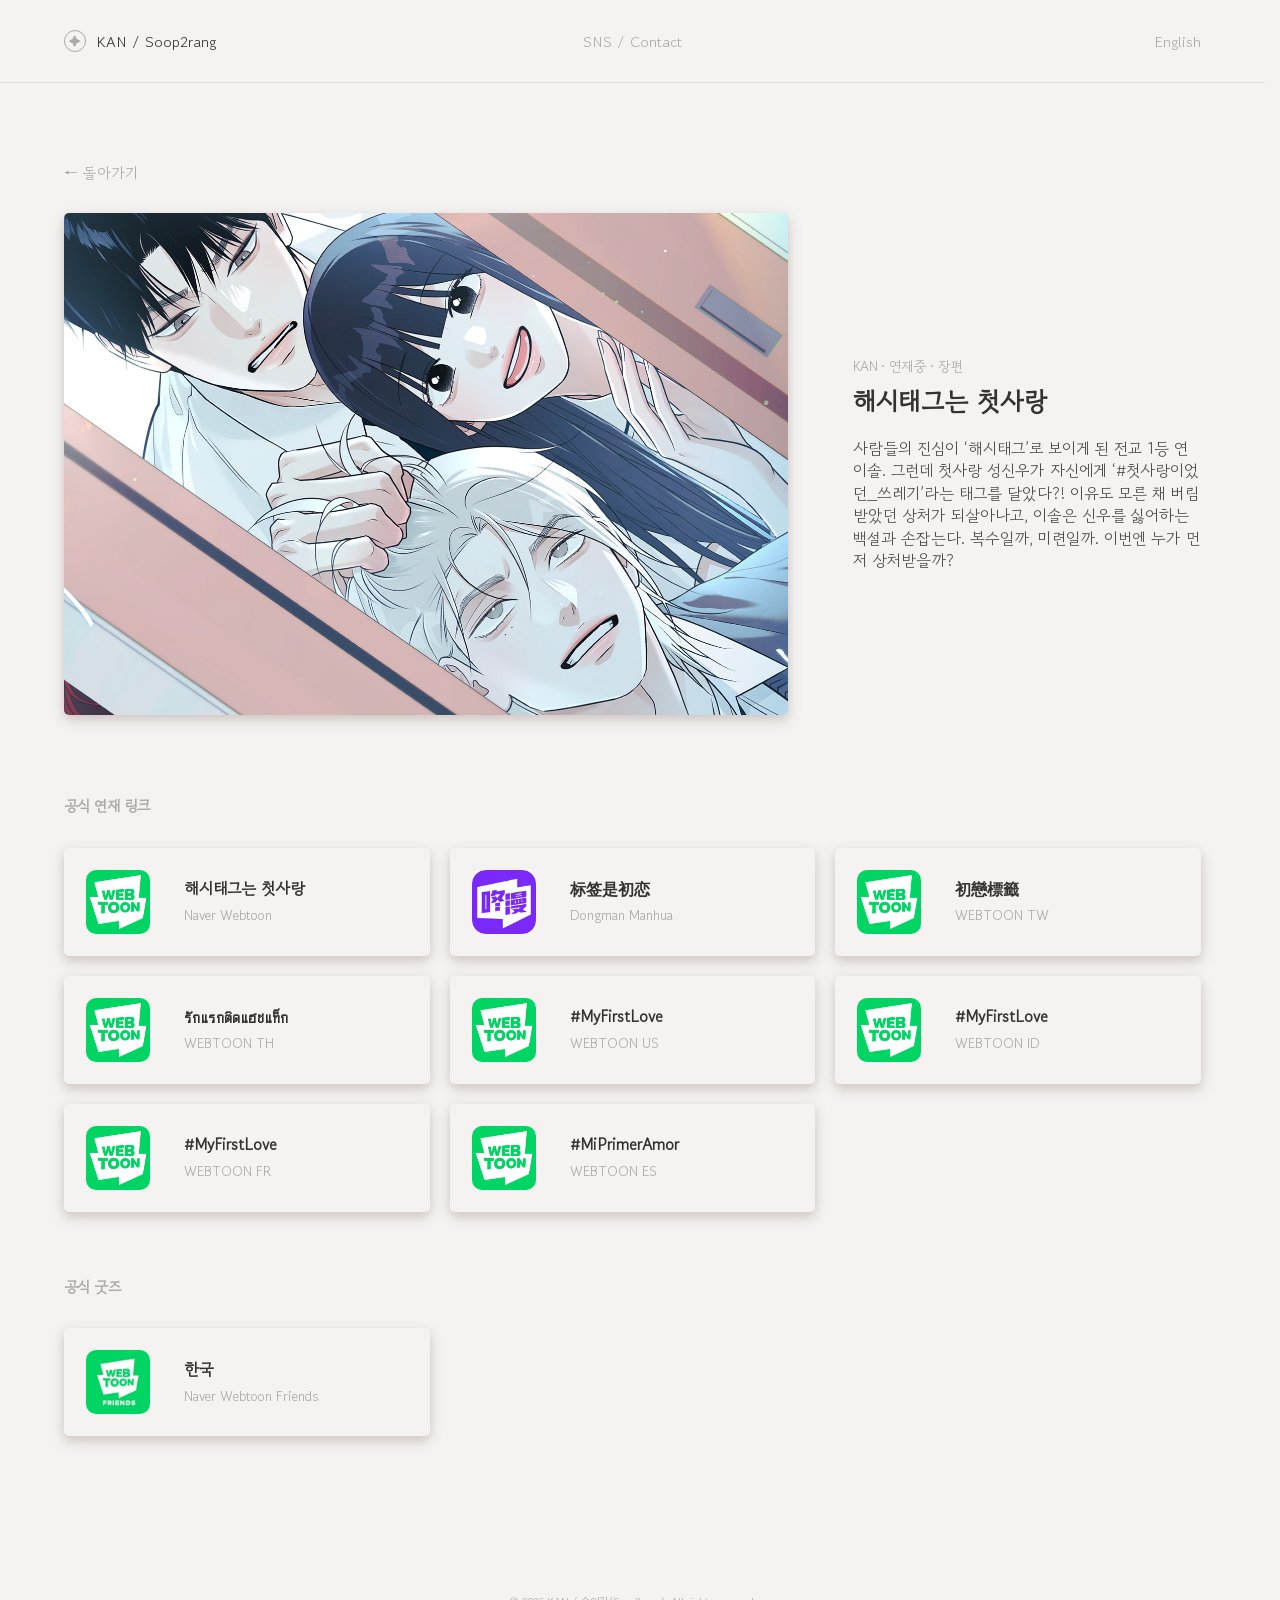
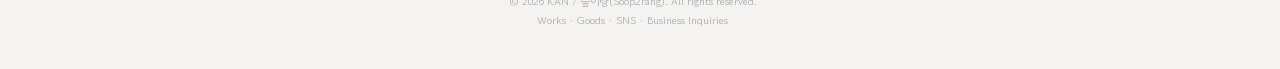
==== commit 2d6ffa0b: "Add files via upload v1.0.1 - 상단바 1줄 고정 - Home 버튼 삭제 - 인삿말 변경 (첫째줄 1줄 고정) - 연재 링크, 굿즈 링크 영어 번역 수" ====
--- a/comic.html
+++ b/comic.html
@@ -1204,7 +1204,6 @@
         <span>KAN / Soop2rang</span>
       </a>
       <nav class="nav" aria-label="주요 메뉴">
-        <a href="index.html">Home</a>
         <a href="#" data-contact-modal>SNS / Contact</a>
       </nav>
       <button class="lang-toggle" type="button" data-lang-toggle aria-label="Switch language">English</button>
@@ -1389,15 +1388,15 @@
     const translations = {
       ko: {
         back: "← 돌아가기",
-        readLinks: "연재 링크",
-        merchLinks: "굿즈 구매",
+        readLinks: "공식 연재 링크",
+        merchLinks: "공식 굿즈",
         goodsSoon: "굿즈 준비중",
         langToggle: "English"
       },
       en: {
         back: "← Back",
-        readLinks: "Read Worldwide",
-        merchLinks: "Buy Goods",
+        readLinks: "Read Officially Worldwide",
+        merchLinks: "Official Goods",
         goodsSoon: "Goods Soon",
         langToggle: "한국어"
       }
@@ -1432,6 +1431,11 @@
       "완결": { en: "Completed" }
     };
 
+    const formatNames = {
+      "장편": { en: "Long-form" },
+      "단편": { en: "Short-form" }
+    };
+
     function text(key) {
       return translations[currentLang][key];
     }
@@ -1460,6 +1464,11 @@
 
     function statusText(status) {
       return currentLang === "en" ? (statusNames[status]?.en || status) : status;
+    }
+
+    function formatText(work) {
+      const format = work.categories.find((category) => category === "장편" || category === "단편") || "장편";
+      return currentLang === "en" ? (formatNames[format]?.en || format) : format;
     }
 
     function workPlatformText(work) {
@@ -1554,8 +1563,8 @@
           <div class="comic-hero">
             <img class="comic-banner" src="${work.banner}" alt="${workTitle(work)} 배너">
             <div class="comic-info">
-              <p class="section-kicker">${aliasText(work.alias)} · ${statusText(work.status)} · ${workPlatformText(work)}</p>
-              <h1>${workTitle(work)}</h1>
+              <p class="section-kicker">${aliasText(work.alias)} · ${statusText(work.status)} · ${formatText(work)}</p>
+              <h1 class="comic-title">${workTitle(work)}</h1>
               <p>${workDescription(work)}</p>
             </div>
           </div>
@@ -1597,7 +1606,25 @@
           </div>
         </div>
       `;
-    }
+      requestAnimationFrame(fitComicTitle);
+    }
+
+    function fitComicTitle() {
+      const title = document.querySelector(".comic-title");
+      if (!title) return;
+
+      title.style.fontSize = "";
+      const available = title.parentElement.clientWidth;
+      const required = title.scrollWidth;
+      if (required <= available) return;
+
+      const currentSize = parseFloat(window.getComputedStyle(title).fontSize);
+      const nextSize = Math.max(14, currentSize * (available / required));
+      title.style.fontSize = `${nextSize}px`;
+    }
+
+    window.addEventListener("resize", fitComicTitle);
+    if (document.fonts) document.fonts.ready.then(fitComicTitle);
 
     renderComicDetail();
     setLanguage(currentLang);
--- a/assets/brisbane-theme.css
+++ b/assets/brisbane-theme.css
@@ -146,6 +146,7 @@
   font-weight: 700;
   line-height: 1.2;
   letter-spacing: 0;
+  white-space: pre-line;
   word-break: keep-all;
 }
 
@@ -569,6 +570,7 @@
 }
 
 .region-link {
+  position: relative;
   display: grid;
   grid-template-columns: clamp(56px, 5vw, 76px) minmax(0, 1fr);
   align-items: center;
@@ -579,6 +581,33 @@
   border-radius: 5px;
   background: #f4f3f1;
   box-shadow: 0 5px 15px rgba(90, 50, 40, .15), 0 4px 8px rgba(80, 40, 30, .1);
+  overflow: hidden;
+  transition: color .24s ease, box-shadow .24s ease, transform .24s ease;
+}
+
+.region-link::before {
+  content: "";
+  position: absolute;
+  inset: 0;
+  background: #333333;
+  transform: scaleX(0);
+  transform-origin: center;
+  transition: transform .32s ease;
+  z-index: 0;
+}
+
+.region-link > * {
+  position: relative;
+  z-index: 1;
+}
+
+.region-link:hover {
+  transform: translateY(-2px);
+  box-shadow: 0 9px 24px rgba(70, 45, 35, .2), 0 5px 10px rgba(80, 40, 30, .12);
+}
+
+.region-link:hover::before {
+  transform: scaleX(1);
 }
 
 .platform-logo-slot {
@@ -613,12 +642,22 @@
   font-size: clamp(16px, 1.1vw, 21px);
   font-weight: 700;
   line-height: 1.4;
+  transition: color .24s ease;
 }
 
 .region-link span {
   color: #aaaaaa;
   font-size: clamp(14px, .95vw, 18px);
   font-weight: 400;
+  transition: color .24s ease;
+}
+
+.region-link:hover strong {
+  color: #ffffff;
+}
+
+.region-link:hover .region-link-text span {
+  color: #e8e8e8;
 }
 
 .aliases-grid {
@@ -725,6 +764,7 @@
   font-size: clamp(24px, 2vw, 38px);
   font-weight: 700;
   line-height: 1.2;
+  white-space: nowrap;
 }
 
 .comic-info p {
@@ -816,16 +856,22 @@
 @media (max-width: 660px) {
   .topbar,
   body.page-home .topbar {
-    grid-template-columns: minmax(116px, 1fr) auto minmax(56px, 1fr);
-    align-items: center;
-    gap: 10px;
-    padding: 18px 16px;
+    display: grid !important;
+    grid-template-columns: minmax(116px, 1fr) auto minmax(56px, 1fr) !important;
+    align-items: center !important;
+    flex-direction: row !important;
+    gap: 10px !important;
+    padding: 18px 16px !important;
   }
 
   .brand,
   body.page-home .brand {
+    grid-column: auto !important;
     gap: 8px;
     font-size: clamp(11px, 2.7vw, 13px);
+    justify-self: start;
+    min-width: 0;
+    white-space: nowrap;
   }
 
   .brand-mark,
@@ -837,7 +883,11 @@
 
   .nav,
   body.page-home .nav {
+    grid-column: auto !important;
     gap: 0;
+    justify-self: center;
+    min-width: 0;
+    white-space: nowrap;
   }
 
   .nav a,
@@ -849,7 +899,10 @@
 
   .lang-toggle,
   body.page-home .lang-toggle {
+    grid-column: auto !important;
+    justify-self: end;
     min-width: 56px;
+    white-space: nowrap;
   }
 
   .hero p,
@@ -873,3 +926,29 @@
     margin-top: 5px;
   }
 }
+
+.hero p,
+body.page-home .hero p {
+  width: min(1680px, calc(100vw - 96px)) !important;
+  max-width: none !important;
+  font-size: clamp(20px, 1.25vw, 26px) !important;
+  line-height: 1.35 !important;
+  white-space: normal !important;
+}
+
+.hero-line {
+  display: block;
+}
+
+.hero-line-lead {
+  white-space: nowrap;
+}
+
+@media (max-width: 760px) {
+  .hero p,
+  body.page-home .hero p {
+    width: calc(100vw - 40px) !important;
+    max-width: none !important;
+    font-size: clamp(18px, 4.6vw, 26px) !important;
+  }
+}
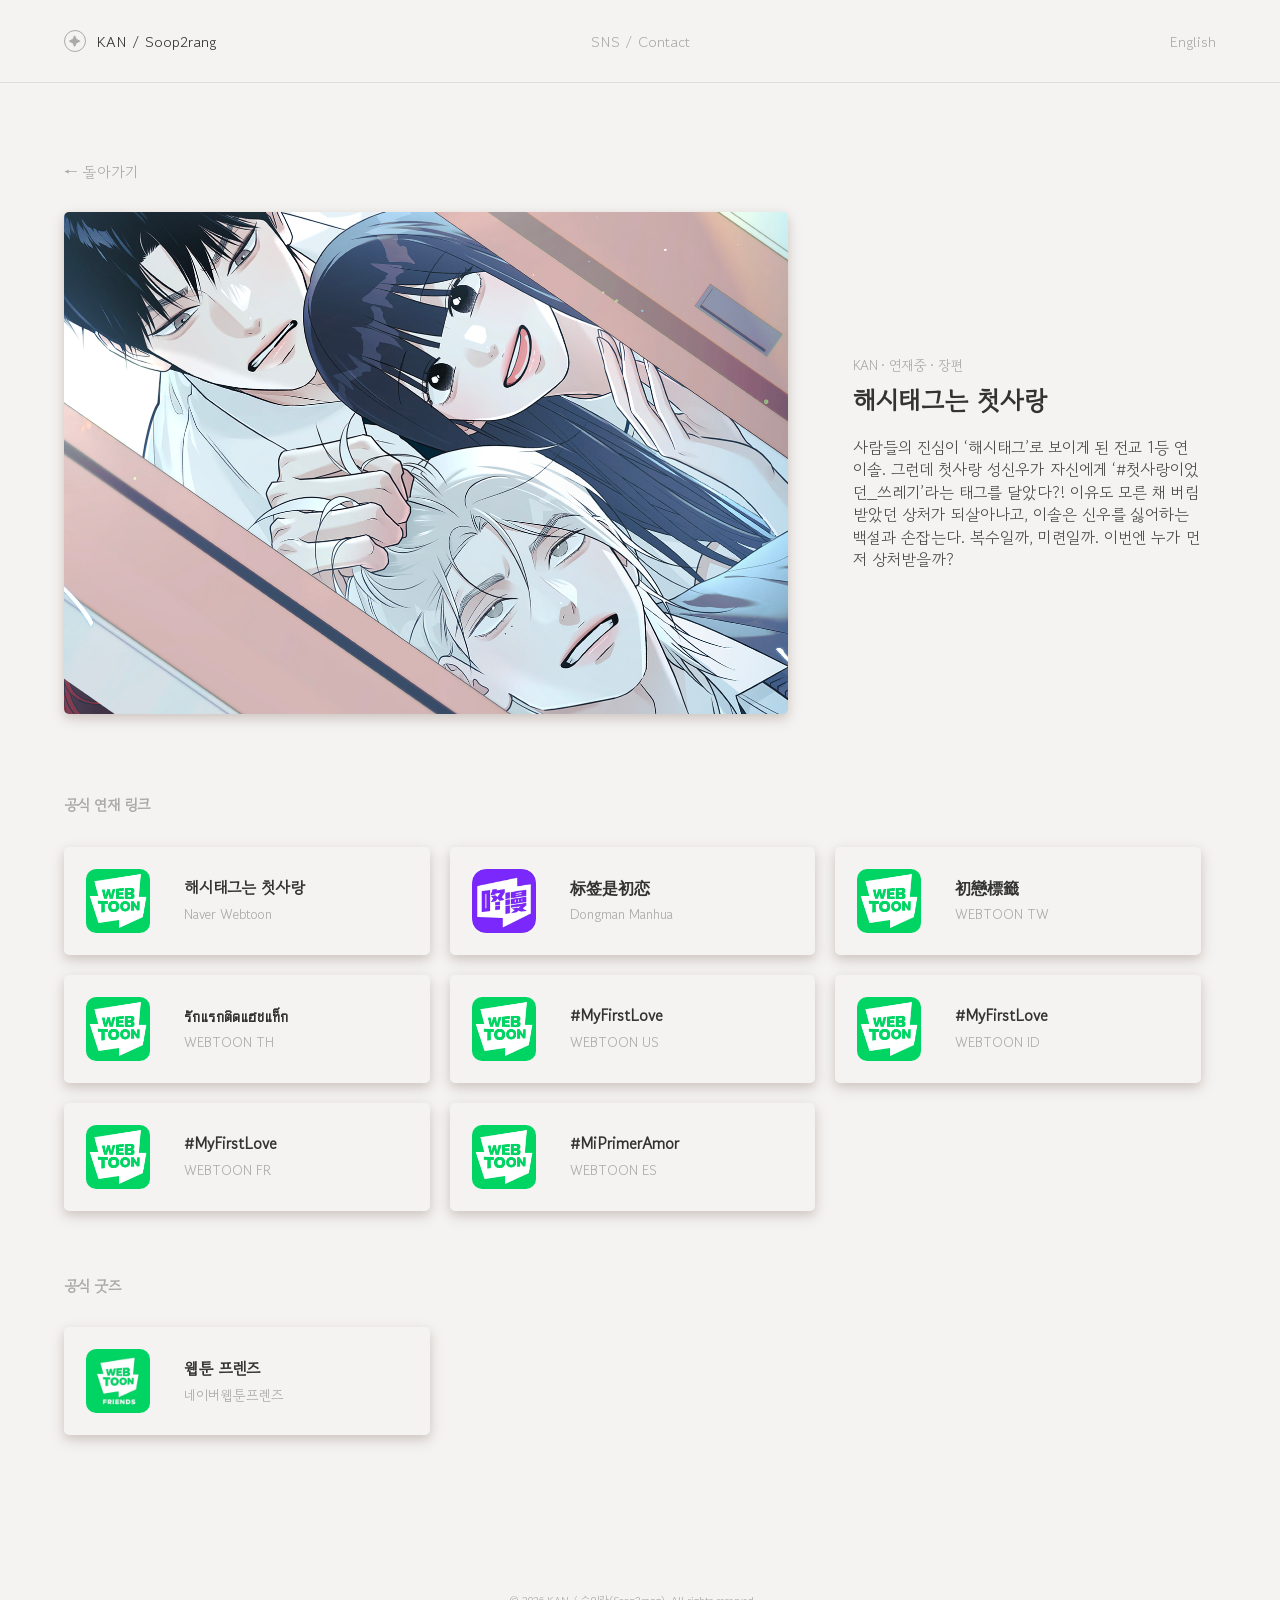
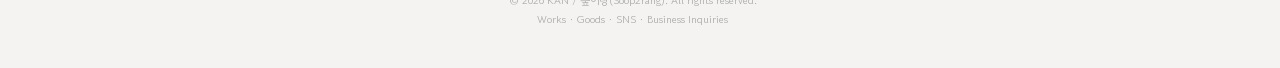
==== commit 331f4ef3: "Add files via upload" ====
--- a/comic.html
+++ b/comic.html
@@ -1193,6 +1193,30 @@
     body.page-comic #works {
       border-top: 0;
     }
+
+    :root {
+      --topbar-offset: 82px;
+    }
+
+    body,
+    body.page-comic {
+      padding-top: var(--topbar-offset) !important;
+    }
+
+    .topbar,
+    body.page-comic .topbar {
+      position: fixed !important;
+      top: 0 !important;
+      left: 0 !important;
+      right: 0 !important;
+      z-index: 80 !important;
+    }
+
+    @media (max-width: 660px) {
+      :root {
+        --topbar-offset: 59px;
+      }
+    }
   </style>
   <link rel="stylesheet" href="assets/brisbane-theme.css">
 </head>
@@ -1232,7 +1256,7 @@
         description: "사람들의 진심이 ‘해시태그’로 보이게 된 전교 1등 연이솔. 그런데 첫사랑 성신우가 자신에게 ‘#첫사랑이었던_쓰레기’라는 태그를 달았다?! 이유도 모른 채 버림받았던 상처가 되살아나고, 이솔은 신우를 싫어하는 백설과 손잡는다. 복수일까, 미련일까. 이번엔 누가 먼저 상처받을까?",
         banner: "assets/my-first-love-banner.jpg",
         merchLinks: [
-          { label: "한국", country: "한국", platform: "네이버웹툰프렌즈", url: "https://brand.naver.com/webtoonfriends/search?q=%ED%95%B4%EC%8B%9C%ED%83%9C%EA%B7%B8%EB%8A%94%20%EC%B2%AB%EC%82%AC%EB%9E%91" }
+          { label: "웹툰 프렌즈", country: "한국", platform: "네이버웹툰프렌즈", url: "https://brand.naver.com/webtoonfriends/search?q=%ED%95%B4%EC%8B%9C%ED%83%9C%EA%B7%B8%EB%8A%94%20%EC%B2%AB%EC%82%AC%EB%9E%91" }
         ],
         cover: "linear-gradient(135deg, #d94a3a, #f2c45a)",
         readLinks: [
@@ -1299,8 +1323,8 @@
         description: "중학생 시절 짝사랑했던 선배 기훈을 우연히 대학에서 다시 만난 법학과 신입생 이연. 기훈의 제안으로 함께 떠난 여행에서 두 사람은 '홍실 퀘스트'라는 기묘한 미션을 받게 된다. '홍실 퀘스트 제 1 라운드, 볼 뽀뽀 5회!' 운명의 상대에 대해 회의적이던 이연이 홍실의 전설에 휩싸이며, 두 사람의 관계는 예상치 못한 방향으로 흘러가게 되는데...!",
         banner: "assets/red-thread-quest-banner.jpg",
         merchLinks: [
-          { label: "한국", country: "한국", platform: "J-MEE Shop", url: "https://j-meeshop.com/category/%ED%99%8D%EC%8B%A4%ED%80%98%EC%8A%A4%ED%8A%B8/296/" },
-          { label: "Global", country: "글로벌", platform: "J-MEE Shop EN", url: "https://en.j-meeshop.com/category/red-thread-quest/296/" }
+          { label: "제이미샵", country: "한국", platform: "J-MEE Shop", url: "https://j-meeshop.com/category/%ED%99%8D%EC%8B%A4%ED%80%98%EC%8A%A4%ED%8A%B8/296/" },
+          { label: "J-MEESHOP", country: "글로벌", platform: "J-MEE Shop EN", url: "https://en.j-meeshop.com/category/red-thread-quest/296/" }
         ],
         cover: "linear-gradient(135deg, #d94a3a, #0f9189)",
         readLinks: [
@@ -1376,7 +1400,7 @@
 
     const platformNames = {
       "네이버웹툰": "Naver Webtoon",
-      "네이버웹툰프렌즈": "Naver Webtoon Friends",
+      "웹툰프렌즈": "Naver Webtoon Friends",
       "동만만화": "Dongman Manhua",
       "야후": "ebookjapan",
       "봄툰": "Bomtoon",
--- a/assets/brisbane-theme.css
+++ b/assets/brisbane-theme.css
@@ -18,6 +18,7 @@
   --gold: #333333;
   --accent: #333333;
   --shadow: 0 5px 15px rgba(90, 50, 40, .15), 0 4px 8px rgba(80, 40, 30, .1);
+  --topbar-offset: 82px;
 }
 
 body,
@@ -27,14 +28,22 @@
   font-family: "Gowun Dodum", sans-serif;
   font-weight: 400;
   letter-spacing: 0;
+  overflow-x: hidden;
+  padding-top: var(--topbar-offset);
 }
 
 html {
+  overflow-x: hidden;
   scrollbar-gutter: stable;
 }
 
 .topbar,
 body.page-home .topbar {
+  position: fixed;
+  top: 0;
+  left: 0;
+  right: 0;
+  z-index: 80;
   display: grid;
   grid-template-columns: minmax(120px, 1fr) auto minmax(74px, 1fr);
   align-items: center;
@@ -854,6 +863,10 @@
 }
 
 @media (max-width: 660px) {
+  :root {
+    --topbar-offset: 59px;
+  }
+
   .topbar,
   body.page-home .topbar {
     display: grid !important;
